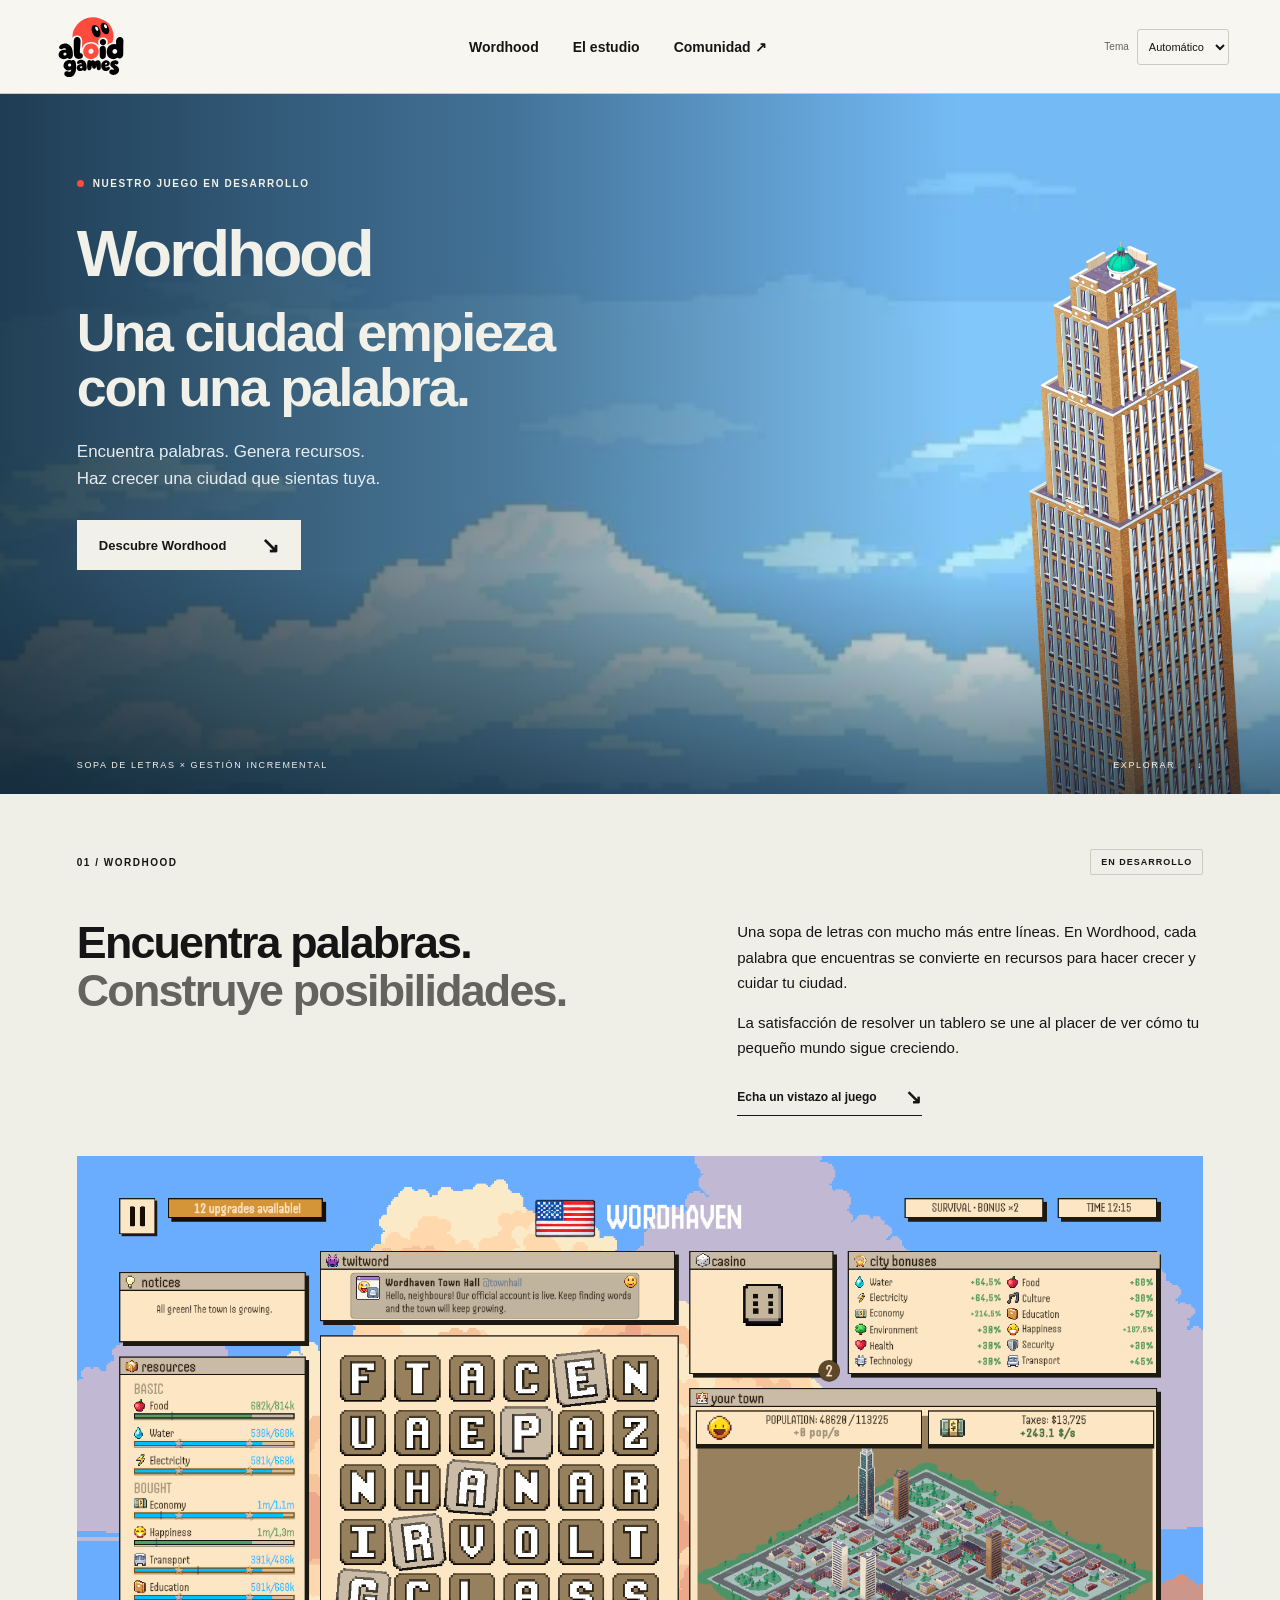
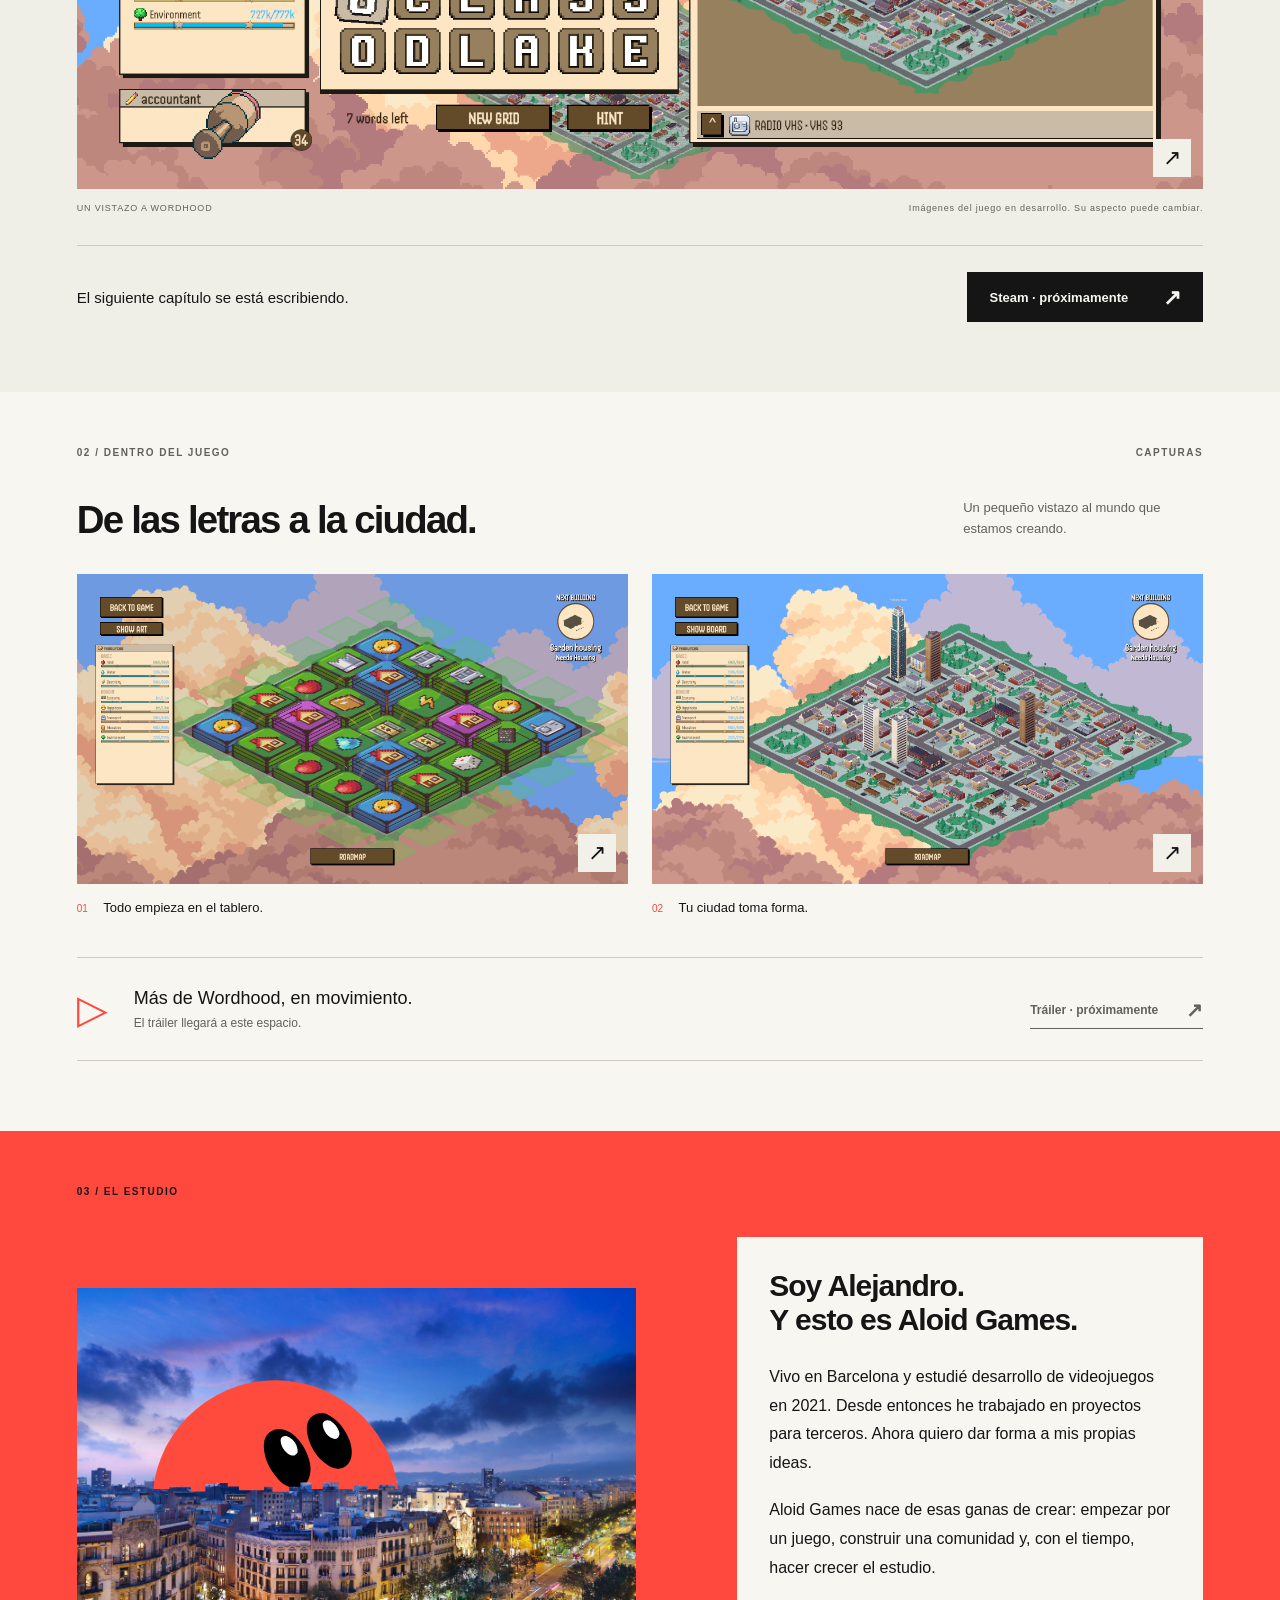
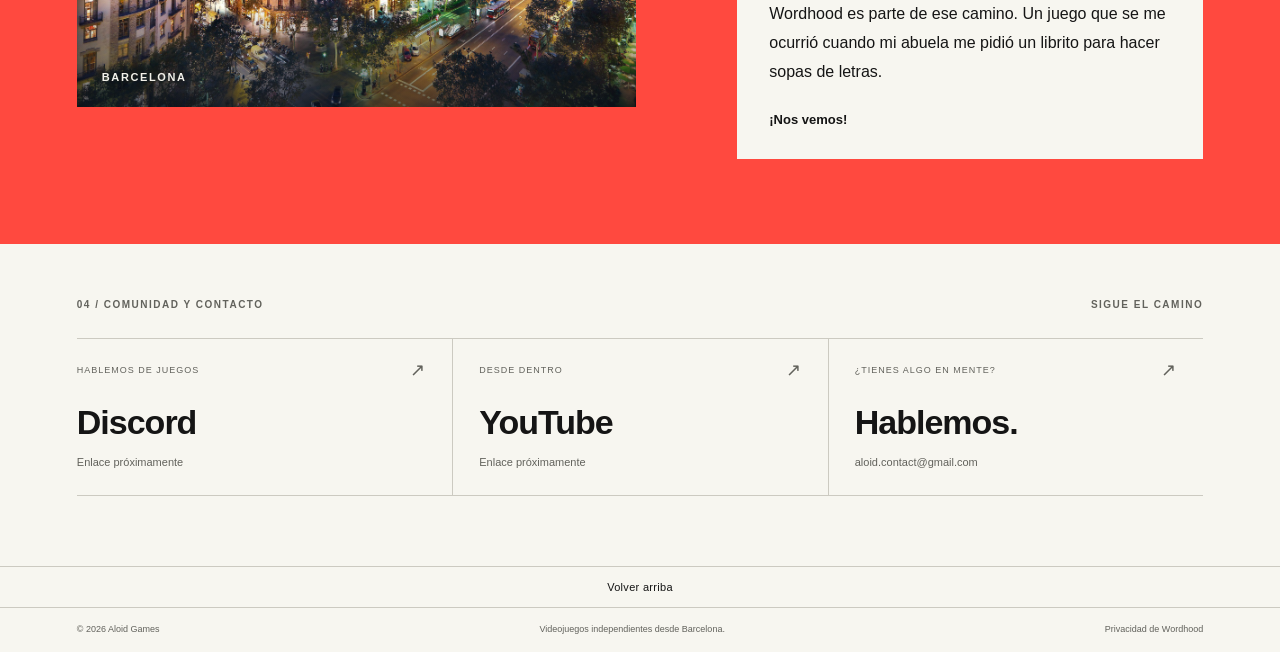
==== docs/index.html @ c1278c04 "Publica la web de Aloid Games con la política de privacidad de Wordhood Co-Authored-By: Claude Opus " ====
<!doctype html>
<html lang="es">
<head>
  <meta charset="utf-8">
  <meta name="viewport" content="width=device-width, initial-scale=1">
  <meta name="theme-color" content="#151515">
  <meta name="description" content="Aloid Games, estudio indie de Barcelona. Descubre Wordhood: encuentra palabras, genera recursos y haz crecer tu ciudad.">
  <meta property="og:title" content="Aloid Games — Juegos con algo propio">
  <meta property="og:description" content="Descubre Wordhood. Una ciudad empieza con una palabra.">
  <meta property="og:type" content="website">
  <title>Aloid Games — Wordhood</title>
  <link rel="icon" href="assets/aloid-color.svg" type="image/svg+xml">
  <script src="theme.js"></script>
  <link rel="stylesheet" href="styles.css">
  <link rel="stylesheet" href="themes.css">
  <script src="config.js" defer></script>
  <script src="main.js" defer></script>
</head>
<body id="top">
  <a class="skip" href="#contenido">Saltar al contenido</a>
  <header class="header">
    <a href="#inicio" class="brand" aria-label="Aloid Games, inicio"><img class="logo-on-dark" src="assets/aloid-white.svg" alt="Aloid Games" width="80" height="80"><img class="logo-on-light" src="assets/aloid-color.svg" alt="Aloid Games" width="80" height="80"></a>
    <nav aria-label="Navegación principal"><a href="#wordhood">Wordhood</a><a href="#estudio">El estudio</a><a href="#comunidad">Comunidad <span aria-hidden="true">↗</span></a></nav>
    <div class="header-tools"><label class="theme-control" for="theme-select"><span>Tema</span><select id="theme-select" aria-label="Tema de la web"><option value="auto">Automático</option><option value="light">Claro</option><option value="dark">Oscuro</option></select></label></div>
  </header>
  <main id="contenido">
    <section class="hero" id="inicio" aria-labelledby="hero-title">
      <img class="hero-art" src="assets/wordhood-hero.png" alt="Ilustración de Wordhood: un rascacielos entre nubes de pixel art" fetchpriority="high" width="3840" height="1240">
      <div class="hero-shade"></div>
      <div class="hero-content"><p class="eyebrow"><span class="dot"></span> NUESTRO JUEGO EN DESARROLLO</p><p class="game-name">Wordhood</p><h1 id="hero-title">Una ciudad empieza<br>con una palabra.</h1><p class="hero-description">Encuentra palabras. Genera recursos.<br>Haz crecer una ciudad que sientas tuya.</p><a class="button light" href="#wordhood">Descubre Wordhood <span aria-hidden="true">↘</span></a></div>
      <div class="hero-bottom"><span>SOPA DE LETRAS × GESTIÓN INCREMENTAL</span><a href="#wordhood" aria-label="Desplazarse a Wordhood">EXPLORAR <span aria-hidden="true">↓</span></a></div>
    </section>
    <section class="game-section section-pad" id="wordhood" aria-labelledby="game-title">
      <div class="section-label"><span>01 / WORDHOOD</span><span class="status">EN DESARROLLO</span></div>
      <div class="game-intro"><h2 id="game-title">Encuentra palabras.<br><span>Construye posibilidades.</span></h2><div><p>Una sopa de letras con mucho más entre líneas. En Wordhood, cada palabra que encuentras se convierte en recursos para hacer crecer y cuidar tu ciudad.</p><p>La satisfacción de resolver un tablero se une al placer de ver cómo tu pequeño mundo sigue creciendo.</p><a class="text-link" href="#capturas">Echa un vistazo al juego <span aria-hidden="true">↘</span></a></div></div>
      <figure class="gameplay"><button class="image-button" data-image="assets/wordhood-partida.png" data-caption="Una partida de Wordhood" aria-label="Ampliar captura de una partida de Wordhood"><img src="assets/wordhood-partida.png" alt="Captura de Wordhood: tablero de letras, recursos y una ciudad isométrica" loading="lazy" width="1920" height="1080"><span class="expand" aria-hidden="true">↗</span></button><figcaption><span>UN VISTAZO A WORDHOOD</span><span>Imágenes del juego en desarrollo. Su aspecto puede cambiar.</span></figcaption></figure>
      <div class="steam-row"><p>El siguiente capítulo se está escribiendo.</p><a class="button dark" data-link="steam" aria-disabled="true">Steam · próximamente <span aria-hidden="true">↗</span></a></div>
    </section>
    <section class="media-section section-pad" id="capturas" aria-labelledby="media-title"><div class="section-label"><span>02 / DENTRO DEL JUEGO</span><span>CAPTURAS</span></div><div class="media-heading"><h2 id="media-title">De las letras a la ciudad.</h2><p>Un pequeño vistazo al mundo que estamos creando.</p></div><div class="gallery"><figure><button class="image-button" data-image="assets/wordhood-tablero.png" data-caption="El tablero de Wordhood" aria-label="Ampliar captura del tablero"><img src="assets/wordhood-tablero.png" alt="Detalle del tablero de letras de Wordhood" width="1920" height="1080" loading="lazy"><span class="expand" aria-hidden="true">↗</span></button><figcaption><span>01</span> Todo empieza en el tablero.</figcaption></figure><figure><button class="image-button" data-image="assets/wordhood-ciudad.png" data-caption="La ciudad de Wordhood" aria-label="Ampliar captura de la ciudad"><img src="assets/wordhood-ciudad.png" alt="Vista de la ciudad en Wordhood" width="1920" height="1080" loading="lazy"><span class="expand" aria-hidden="true">↗</span></button><figcaption><span>02</span> Tu ciudad toma forma.</figcaption></figure></div><div class="trailer" id="trailer"><span class="play-symbol" aria-hidden="true">▷</span><div><h3>Más de Wordhood, en movimiento.</h3><p id="trailer-description">El tráiler llegará a este espacio.</p></div><a data-link="trailer" class="text-link" aria-disabled="true">Tráiler · próximamente <span aria-hidden="true">↗</span></a></div></section>
    <section class="about section-pad" id="estudio" aria-labelledby="studio-title"><div class="section-label"><span>03 / EL ESTUDIO</span></div><div class="about-grid"><figure class="studio-photo"><img class="barcelona-photo" src="assets/barcelona.jpg" alt="Barcelona al anochecer, con sus edificios y el paseo iluminado" width="2481" height="1861" loading="lazy"><img class="studio-mascot" src="assets/aloid-mascota.svg" alt="La mascota de Aloid Games asoma detrás de los tejados de Barcelona" width="512" height="512" loading="lazy"><img class="barcelona-foreground" src="assets/barcelona.jpg" alt="" aria-hidden="true" width="2481" height="1861" loading="lazy"><figcaption>BARCELONA </figcaption></figure><div class="about-copy"><h2 class="lead" id="studio-title">Soy Alejandro.<br>Y esto es Aloid Games.</h2><p>Vivo en Barcelona y estudié desarrollo de videojuegos en 2021. Desde entonces he trabajado en proyectos para terceros. Ahora quiero dar forma a mis propias ideas.</p><p>Aloid Games nace de esas ganas de crear: empezar por un juego, construir una comunidad y, con el tiempo, hacer crecer el estudio.</p><p>Wordhood es parte de ese camino. Un juego que se me ocurrió cuando mi abuela me pidió un librito para hacer sopas de letras.</p><span class="signature">¡Nos vemos!</span></div></div></section>
    <section class="community section-pad" id="comunidad" aria-labelledby="community-title"><div class="section-label"><span>04 / COMUNIDAD Y CONTACTO</span><span>SIGUE EL CAMINO</span></div><h2 id="community-title" class="visually-hidden">Comunidad y contacto</h2><div class="socials"><a data-link="discord" aria-disabled="true"><span class="social-top">HABLEMOS DE JUEGOS <span aria-hidden="true">↗</span></span><span class="social-name">Discord</span><span class="social-status">Enlace próximamente</span></a><a data-link="youtube" aria-disabled="true"><span class="social-top">DESDE DENTRO <span aria-hidden="true">↗</span></span><span class="social-name">YouTube</span><span class="social-status">Enlace próximamente</span></a><a data-link="email" aria-disabled="true"><span class="social-top">¿TIENES ALGO EN MENTE? <span aria-hidden="true">↗</span></span><span class="social-name">Hablemos.</span><span class="social-status">Contacto próximamente</span></a></div></section>
  </main>
  <footer><a class="back-to-top" href="#top">Volver arriba</a><div class="footer-bottom"><span>© <span id="year">2026</span> Aloid Games</span><span>Videojuegos independientes desde Barcelona.</span><a href="wordhood/privacy/">Privacidad de Wordhood</a></div></footer>
  <dialog id="lightbox" aria-labelledby="lightbox-caption"><div class="lightbox-top"><p id="lightbox-caption"></p><button class="close-modal" aria-label="Cerrar captura">Cerrar ×</button></div><img id="lightbox-image" alt=""></dialog>
</body>
</html>
---- docs/styles.css ----
:root{--ink:#151515;--paper:#f1f0e9;--red:#ff493f;--muted:#a6a6a1;--line:#d0d0c7}*{box-sizing:border-box}html{scroll-behavior:smooth;scroll-padding-top:90px}body{margin:0;background:var(--ink);color:var(--paper);font-family:Arial,Helvetica,sans-serif;-webkit-font-smoothing:antialiased}a{color:inherit;text-decoration:none}button{font:inherit}a,button{-webkit-tap-highlight-color:transparent}a:focus-visible,button:focus-visible{outline:3px solid var(--red);outline-offset:5px}img{display:block;max-width:100%}h1,h2,h3,p,figure{margin:0}button,a{touch-action:manipulation}.skip{position:fixed;left:20px;top:-100px;background:var(--paper);color:var(--ink);padding:12px;z-index:20}.skip:focus{top:10px}.header{height:94px;padding:0 4%;display:flex;align-items:center;justify-content:space-between;gap:24px;border-bottom:1px solid #333}.brand{display:flex;gap:10px;align-items:center;font-size:24px;font-weight:900;letter-spacing:-1px;line-height:1}.brand img{width:55px;height:55px;object-fit:contain}.brand-small{display:block;font-size:12px;letter-spacing:4px;margin-top:4px}.header nav{display:flex;gap:34px;font-size:14px;font-weight:700}.header nav a{padding:12px 0}.header nav a:hover{color:var(--red)}.header-note{font-size:9px;letter-spacing:1.3px;color:#aaa}.hero{height:min(700px,calc(100svh - 94px));min-height:570px;position:relative;overflow:hidden}.hero-art{height:100%;width:100%;object-fit:cover;object-position:75% center}.hero-shade{position:absolute;inset:0;background:linear-gradient(90deg,rgba(10,30,44,.8),rgba(10,30,44,.46) 40%,transparent 75%),linear-gradient(0deg,rgba(10,30,44,.6),transparent 32%)}.hero-content{position:absolute;top:12%;left:6%;right:6%}.eyebrow,.section-label{font-size:10px;letter-spacing:1.5px;font-weight:700}.eyebrow{display:flex;align-items:center;gap:9px}.dot{width:7px;height:7px;border-radius:50%;background:var(--red)}.game-name{font-size:clamp(42px,5vw,72px);font-weight:900;letter-spacing:-3px;margin-top:28px}.game-name span{font-size:13px;vertical-align:top;display:inline-block;margin:12px 0 0 5px}h1{font-size:clamp(35px,4.2vw,61px);letter-spacing:-2.2px;line-height:1.02;margin-top:14px;max-width:750px}.hero-description{font-size:17px;line-height:1.6;margin-top:23px;color:#e5edf0}.button{display:inline-flex;align-items:center;justify-content:space-between;gap:35px;min-height:50px;padding:15px 22px;font-size:13px;font-weight:700;transition:background .2s,transform .2s}.button:hover{transform:translateY(-2px)}.light{background:var(--paper);color:var(--ink);margin-top:28px}.light:hover{background:white}.button span{font-size:22px;line-height:15px}.hero-bottom{position:absolute;bottom:24px;left:6%;right:6%;display:flex;justify-content:space-between;font-size:9px;letter-spacing:1.6px}.hero-bottom a{display:flex;gap:22px}.studio-strip{display:flex;align-items:center;justify-content:space-between;gap:20px;padding:22px 6%;font-size:11px;font-weight:700;letter-spacing:1.4px;border-bottom:1px solid #373737}.strip-star{font-size:30px;line-height:1;color:var(--red)}.section-pad{padding:55px 6% 70px}.section-label{display:flex;justify-content:space-between;align-items:center;gap:16px}.game-section{background:var(--paper);color:var(--ink)}.status{font-size:9px;border:1px solid #aaa;padding:7px 10px;border-radius:2px;letter-spacing:1px}.game-intro{display:grid;grid-template-columns:1.2fr 1fr;gap:9%;margin:44px 0 40px}h2{font-size:clamp(31px,3.5vw,50px);letter-spacing:-1.8px;line-height:1.07}.game-intro h2 span{color:#6c6c64}.game-intro p{font-size:15px;line-height:1.7;margin-bottom:14px;max-width:480px}.text-link{font-weight:700;font-size:12px;display:inline-flex;gap:28px;align-items:center;border-bottom:1px solid currentColor;padding-bottom:6px;margin-top:10px}.text-link span{font-size:20px}.image-button{display:block;position:relative;background:transparent;border:0;padding:0;cursor:zoom-in;width:100%;overflow:hidden}.image-button img{width:100%;height:auto;transition:transform .45s}.image-button:hover img{transform:scale(1.015)}.expand{position:absolute;bottom:12px;right:12px;background:var(--paper);color:var(--ink);padding:6px 10px;font-size:22px}.gameplay{max-width:1300px;margin:auto}.gameplay figcaption{display:flex;justify-content:space-between;gap:16px;font-size:9px;letter-spacing:.8px;margin-top:14px;color:#63635e}.features{display:grid;grid-template-columns:repeat(3,1fr);gap:40px;margin:52px 0 40px}.features article{border-top:1px solid var(--line);padding-top:18px}.feature-number{font-size:11px;color:#6c6c64}.features h3{font-size:20px;letter-spacing:-.5px;margin:22px 0 12px}.features p{font-size:14px;line-height:1.65;max-width:310px;color:#60605a}.steam-row{border-top:1px solid var(--line);padding-top:26px;display:flex;align-items:center;justify-content:space-between;gap:20px}.steam-row p{font-size:15px}.dark{background:var(--ink);color:var(--paper)}[aria-disabled=true]{cursor:default}.button[aria-disabled=true]:hover{transform:none}.media-section .section-label{color:var(--muted)}.media-heading{display:flex;align-items:end;justify-content:space-between;gap:30px;margin:40px 0 34px}.media-heading h2{font-size:clamp(30px,3vw,44px)}.media-heading p{font-size:13px;line-height:1.6;color:var(--muted);max-width:240px}.gallery{display:grid;grid-template-columns:1fr 1fr;gap:24px}.gallery figcaption{font-size:13px;padding-top:16px}.gallery figcaption span{font-size:10px;color:var(--red);margin-right:12px}.trailer{border-top:1px solid #3e3e3b;border-bottom:1px solid #3e3e3b;display:flex;align-items:center;gap:26px;padding:28px 0;margin-top:42px}.play-symbol{font-size:40px;color:var(--red)}.trailer h3{font-size:18px;font-weight:500}.trailer p{font-size:12px;color:var(--muted);margin-top:7px}.trailer .text-link{margin-left:auto;color:var(--muted)}.about{background:var(--red);color:var(--ink);padding-bottom:85px}.about-grid{display:grid;grid-template-columns:1.2fr 1fr;gap:9%;margin-top:40px}.about-title img{width:105px;height:105px;margin-bottom:18px}.about h2{font-size:clamp(42px,5.4vw,78px);letter-spacing:-3px}.about-copy{padding-top:25px}.about-copy .lead{font-size:30px;font-weight:700;letter-spacing:-1px;line-height:1.15;margin-bottom:25px}.about-copy p{font-size:15px;line-height:1.7;margin-bottom:18px;max-width:480px}.signature{display:block;margin-top:32px;font-size:12px;font-weight:700}.community .section-label{color:var(--muted)}.community-heading{display:flex;justify-content:space-between;align-items:end;gap:30px;margin:44px 0}.community h2{font-size:clamp(50px,7.5vw,108px);letter-spacing:-4px;line-height:.98}.community h2 span{color:var(--red)}.community-heading p{font-size:15px;line-height:1.7;color:var(--muted);padding-bottom:5px}.socials{display:grid;grid-template-columns:repeat(3,1fr);border-top:1px solid #494945;border-bottom:1px solid #494945}.socials>a{padding:26px 26px 27px 0;display:flex;flex-direction:column;align-items:start}.socials>a+a{border-left:1px solid #494945;padding-left:26px}.social-top{font-size:9px;letter-spacing:1px;display:flex;justify-content:space-between;width:100%;gap:10px;color:var(--muted)}.social-top span{font-size:18px;line-height:10px}.social-name{font-size:34px;font-weight:700;letter-spacing:-1px;margin:28px 0 14px}.social-status{font-size:11px;color:var(--muted)}.socials a[href]:hover .social-name{color:var(--red)}footer{padding:10px 6% 25px}.footer-brand{display:flex;align-items:center;justify-content:space-between;font-size:clamp(52px,12vw,178px);font-weight:900;letter-spacing:-.065em;line-height:1.15;border-bottom:1px solid #494945;padding-bottom:25px}.footer-brand>span{color:var(--red);font-weight:400;font-size:.7em}.footer-bottom{display:flex;justify-content:space-between;gap:20px;padding-top:24px;font-size:10px;color:var(--muted)}dialog{width:min(1250px,94vw);max-height:94svh;padding:20px;border:1px solid #555;background:var(--ink);color:var(--paper)}dialog::backdrop{background:#000d}dialog img{width:100%;max-height:78svh;object-fit:contain}.lightbox-top{display:flex;justify-content:space-between;gap:20px;align-items:center;margin-bottom:16px;font-size:13px}.close-modal{border:1px solid #666;padding:9px 14px;color:var(--paper);background:none;cursor:pointer}body.modal-open{overflow:hidden}@media(min-width:1600px){.section-pad{padding-left:max(6%,calc((100% - 1400px)/2));padding-right:max(6%,calc((100% - 1400px)/2))}}@media(max-width:900px){.header-note{display:none}.hero-art{object-position:77% center}.hero-shade{background:linear-gradient(90deg,#102e48c9,#102e4870 60%,#102e4820),linear-gradient(0deg,#102e4890,transparent 40%)}.game-intro,.about-grid{gap:6%}.media-heading{align-items:start;flex-direction:column;gap:14px}.media-heading p{max-width:none}.features{gap:20px}.features h3{font-size:18px}.community-heading{align-items:start;flex-direction:column}.studio-strip{font-size:9px}}@media(max-width:600px){html{scroll-padding-top:20px}.header{height:80px;padding:0 5%;gap:12px}.brand{font-size:19px;gap:5px}.brand img{width:40px;height:40px}.brand-small{font-size:9px;letter-spacing:3px}.header nav{gap:16px;font-size:11px}.header nav a span{display:none}.hero{height:640px;min-height:0}.hero-content{top:10%;left:6%}.hero-art{object-position:80% center}.game-name{font-size:50px;margin-top:34px}h1{font-size:40px;letter-spacing:-1.7px;margin-top:20px}.hero-description{font-size:15px;margin-top:24px}.hero-bottom{font-size:8px;letter-spacing:.7px;gap:12px}.hero-bottom a{gap:10px}.eyebrow{font-size:8px;letter-spacing:1.1px}.studio-strip{flex-wrap:wrap;gap:12px;padding-top:19px;padding-bottom:19px}.studio-strip>span:last-child{display:none}.strip-star{font-size:25px}.section-pad{padding:36px 6% 45px}.section-label{font-size:8px;letter-spacing:1px}.game-intro{grid-template-columns:1fr;gap:24px;margin-top:30px}.game-intro h2{font-size:35px}.game-intro p{font-size:14px}.gameplay figcaption{flex-direction:column;gap:7px;font-size:8px;line-height:1.5}.features{grid-template-columns:1fr;gap:25px;margin-top:35px}.features article{display:grid;grid-template-columns:30px 1fr;column-gap:8px}.features h3{margin:0 0 8px}.feature-number{padding-top:4px}.features p{grid-column:2;max-width:none}.steam-row{align-items:start;flex-direction:column}.gallery{grid-template-columns:1fr;gap:28px}.trailer{flex-wrap:wrap;gap:15px}.trailer h3{font-size:16px}.trailer .text-link{margin-left:45px}.play-symbol{font-size:30px}.about-grid{grid-template-columns:1fr;gap:20px;margin-top:24px}.about-title img{width:85px;height:85px}.about h2{font-size:52px;letter-spacing:-2.5px}.about-copy{padding-top:10px}.about-copy .lead{font-size:27px}.about-copy p{font-size:14px}.community h2{font-size:63px;letter-spacing:-3px}.community-heading{margin-top:32px;gap:23px}.community-heading p{font-size:14px}.socials{grid-template-columns:1fr}.socials>a,.socials>a+a{border-left:0;padding:22px 0}.socials>a+a{border-top:1px solid #494945}.social-name{margin:15px 0 10px;font-size:32px}.footer-brand{font-size:13vw;padding-bottom:22px}.footer-bottom{flex-wrap:wrap;gap:16px;line-height:1.6}.footer-bottom>span:nth-child(2){order:3;width:100%}.footer-bottom>a{margin-left:auto}dialog{padding:12px}}@media(prefers-reduced-motion:reduce){html{scroll-behavior:auto}*,*:before,*:after{transition:none!important}}

/* La versión blanca conserva el logotipo completo sobre el fondo oscuro. */
.header .brand img{width:80px;height:80px}@media(max-width:600px){.header .brand img{width:64px;height:64px}}

/* Revisión visual: fotografía del estudio y cierre compacto. */
.studio-photo{position:relative;overflow:hidden;min-height:460px;background:#582622;isolation:isolate}
.studio-photo .barcelona-photo{width:100%;height:100%;position:absolute;inset:0;object-fit:cover;object-position:52% 76%;filter:grayscale(1) contrast(1.15)}
.photo-tint{position:absolute;inset:0;background:linear-gradient(155deg,rgba(255,73,63,.3),rgba(122,20,14,.25) 55%,rgba(21,21,21,.7));mix-blend-mode:multiply}
.studio-photo:after{content:"";position:absolute;inset:0;background:linear-gradient(0deg,#151515a6,transparent 40%);pointer-events:none}
.studio-photo .studio-mascot{position:absolute;width:42%;height:auto;left:9%;top:13%;z-index:1;transform:rotate(-10deg);filter:drop-shadow(0 12px 0 #15151533)}
.studio-photo figcaption{position:absolute;left:25px;right:25px;bottom:24px;display:flex;justify-content:space-between;gap:15px;color:var(--paper);z-index:2;font-size:11px;letter-spacing:1.6px;font-weight:700}
.studio-photo figcaption span{font-size:8px;align-self:center;letter-spacing:1px}
.about-grid{align-items:stretch}.about-copy .lead{margin:0 0 25px;line-height:1.15}
.visually-hidden{position:absolute;width:1px;height:1px;margin:-1px;padding:0;overflow:hidden;clip-path:inset(50%);white-space:nowrap;border:0}
.community .socials{margin-top:28px}.steam-row{margin-top:32px}
footer{padding:0 0 18px}.back-to-top{display:flex;width:100%;height:42px;align-items:center;justify-content:center;border-top:1px solid #494945;border-bottom:1px solid #494945;font-size:11px;font-weight:500;letter-spacing:.3px}.back-to-top:hover{background:#222;color:var(--red)}
footer .footer-bottom{padding:16px 6% 0;font-size:9px}
@media(max-width:600px){.studio-photo{min-height:350px}.studio-photo figcaption{left:18px;right:18px;font-size:10px}.studio-photo figcaption span{max-width:120px;text-align:right;line-height:1.5}.about-copy{padding-top:12px}.back-to-top{height:40px}.footer-bottom>span:nth-child(2){width:auto;order:initial}footer .footer-bottom{font-size:8px;gap:10px}}

.studio-photo .barcelona-photo{transform:scale(1.5);transform-origin:center bottom}

/* La mascota queda entre el cielo y los edificios, con la foto original en color. */
.studio-photo{min-height:0;aspect-ratio:2481/1861;align-self:center}
.studio-photo .barcelona-photo,.studio-photo .barcelona-foreground{position:absolute;inset:0;width:100%;height:100%;object-fit:fill;object-position:center;transform:none;filter:none}
.studio-photo .studio-mascot{left:17%;top:12%;width:47%;height:auto;z-index:1;transform:rotate(-6deg);filter:none}
.studio-photo .barcelona-foreground{z-index:2;clip-path:polygon(0 45.5%,2.6% 45.5%,2.6% 43.4%,4.5% 43%,6.2% 43.5%,6.2% 47.3%,9.5% 47.3%,9.8% 45.4%,10.3% 47.4%,12% 47.4%,12% 46.3%,13.5% 46.3%,13.5% 47.9%,16.5% 47.9%,16.5% 47.4%,20.4% 47.4%,20.4% 48.5%,23% 48.5%,23% 46.8%,25% 46.8%,25% 46.5%,27% 46.5%,27% 47.3%,29% 47.3%,29% 48.2%,33.5% 48.2%,33.5% 47.4%,35% 47.4%,35% 48.6%,38% 48.6%,38% 47.4%,40% 47.4%,40% 46.4%,42% 46.4%,42% 47.9%,44% 47.9%,44% 46.4%,46.8% 46.4%,46.8% 48%,49.6% 48%,49.6% 47%,52% 47%,52% 48%,54% 48%,54% 46.9%,57% 46.9%,57% 47.9%,60.8% 47.9%,60.8% 46.2%,63% 46.2%,63% 47.2%,65.5% 47.2%,65.5% 46.5%,68% 46.5%,68% 48.7%,72.3% 48.7%,72.3% 43.3%,74.5% 43.3%,74.5% 48.2%,80% 48.2%,80% 47.1%,82% 47.1%,82% 48.4%,86% 48.4%,86% 47%,88% 47%,88% 47.9%,92% 47.9%,92% 46.2%,94% 46.2%,94% 47.5%,97% 47.5%,97% 46%,100% 46%,100% 100%,0 100%)}
.studio-photo:after{z-index:3;background:linear-gradient(0deg,#101724a6,transparent 24%)}
.studio-photo figcaption{z-index:4}
@media(max-width:600px){.studio-photo{min-height:0;aspect-ratio:2481/1861}}

/* Ajuste de encuadre: más cielo y ojos por encima de los tejados. */
.studio-photo .studio-mascot{left:12%;top:20%}
---- docs/themes.css ----
/* El primer acceso sigue el navegador; la elección manual tiene prioridad. */
/* Barra de desplazamiento con los colores del estudio en ambos temas. */
html{scrollbar-color:#ff493f var(--page-bg);scrollbar-width:auto}
::-webkit-scrollbar{width:12px;height:12px}
::-webkit-scrollbar-track{background:var(--page-bg)}
::-webkit-scrollbar-thumb{background:#ff493f;border:3px solid var(--page-bg);border-radius:12px}
::-webkit-scrollbar-thumb:hover{background:#dc3028}
::-webkit-scrollbar-corner{background:var(--page-bg)}
@media(forced-colors:active){html{scrollbar-color:auto}}
.header nav a{position:relative;display:inline-block;transition:color .2s ease,transform .2s ease}
.header nav a::after{content:"";position:absolute;left:0;right:0;bottom:4px;height:2px;background:var(--red);transform:scaleX(0);transform-origin:left;transition:transform .24s ease}
.header nav a span{display:inline-block;transition:transform .24s ease}
@media(hover:hover){.header nav a:hover{color:var(--red);transform:translateY(-2px)}.header nav a:hover::after{transform:scaleX(1)}.header nav a:hover span{transform:translate(2px,-2px)}}
.header nav a:focus-visible::after{transform:scaleX(1)}
@media(prefers-reduced-motion:reduce){.header nav a,.header nav a::after,.header nav a span{transition:none}.header nav a:hover,.header nav a:hover span{transform:none}}
:root{--page-bg:#f7f6f0;--page-fg:#151515;--section-bg:#efeee7;--theme-border:#cccac1;--muted:#62625c;--soft-text:#64645e;--hover-bg:#e9e7de;color-scheme:light}
:root[data-theme=dark]{--page-bg:#151515;--page-fg:#f1f0e9;--section-bg:#20201e;--theme-border:#464640;--muted:#aaa99f;--soft-text:#b7b6ac;--hover-bg:#252523;color-scheme:dark}
body{background:var(--page-bg);color:var(--page-fg)}
.header{border-color:var(--theme-border)}
.header-tools{display:flex;gap:22px;align-items:center}.header-note{color:var(--muted)}
.theme-control{display:flex;align-items:center;gap:8px;font-size:10px;color:var(--muted)}
.theme-control select{font:inherit;font-size:11px;color:var(--page-fg);background:var(--page-bg);border:1px solid var(--theme-border);border-radius:3px;padding:9px 7px;min-height:36px;cursor:pointer;max-width:115px}
.theme-control select:focus-visible{outline:2px solid var(--red);outline-offset:3px}
.header .logo-on-dark{display:none}.header .logo-on-light{display:block}
[data-theme=dark] .header .logo-on-dark{display:block}[data-theme=dark] .header .logo-on-light{display:none}
.hero{color:#f1f0e9}.hero .dot{background:#ff493f}
.game-section{background:var(--section-bg);color:var(--page-fg)}
.game-intro h2 span{color:var(--soft-text)}.gameplay figcaption{color:var(--muted)}.status{border-color:var(--theme-border)}
.steam-row{border-color:var(--theme-border)}.game-section .dark{background:var(--page-fg);color:var(--page-bg)}
.media-section,.community{background:var(--page-bg);color:var(--page-fg)}
.trailer,.socials,.socials>a+a,.back-to-top{border-color:var(--theme-border)}
.back-to-top:hover{background:var(--hover-bg);color:var(--page-fg)}
dialog{background:var(--page-bg);color:var(--page-fg);border-color:var(--theme-border)}.close-modal{color:var(--page-fg);border-color:var(--theme-border)}
.about{color:#151515}.about .section-label{color:#151515}
.about .about-copy{background:var(--page-bg);color:var(--page-fg);padding:32px;align-self:center}
.about .about-copy p{font-size:16px;line-height:1.8;max-width:52ch}
.about .about-copy .lead{color:var(--page-fg);line-height:1.15}
.about .signature{font-size:13px;margin-top:25px}
@media(max-width:600px){.about .about-copy{padding:24px}.about .about-copy p{font-size:16px;line-height:1.75}}
@media(max-width:1000px){.header-tools .header-note{display:none}}
@media(max-width:600px){.header{gap:8px;padding:0 4%}.header nav{gap:12px;font-size:10px}.header .brand img{width:53px;height:60px}.header-tools{gap:0}.theme-control>span{display:none}.theme-control select{font-size:10px;padding:7px 4px;max-width:95px}.header nav a{white-space:nowrap}}
@media(max-width:380px){.header{height:110px;flex-wrap:wrap;align-content:center;row-gap:0}.header .brand img{width:48px;height:54px}.header-tools{margin-left:auto;order:1}.header nav{order:2;width:100%;justify-content:center;gap:26px}}
@media(prefers-color-scheme:dark){:root:not([data-theme]){--page-bg:#151515;--page-fg:#f1f0e9;--section-bg:#20201e;--theme-border:#464640;--muted:#aaa99f;--soft-text:#b7b6ac;--hover-bg:#252523;color-scheme:dark}:root:not([data-theme]) .header .logo-on-dark{display:block}:root:not([data-theme]) .header .logo-on-light{display:none}}
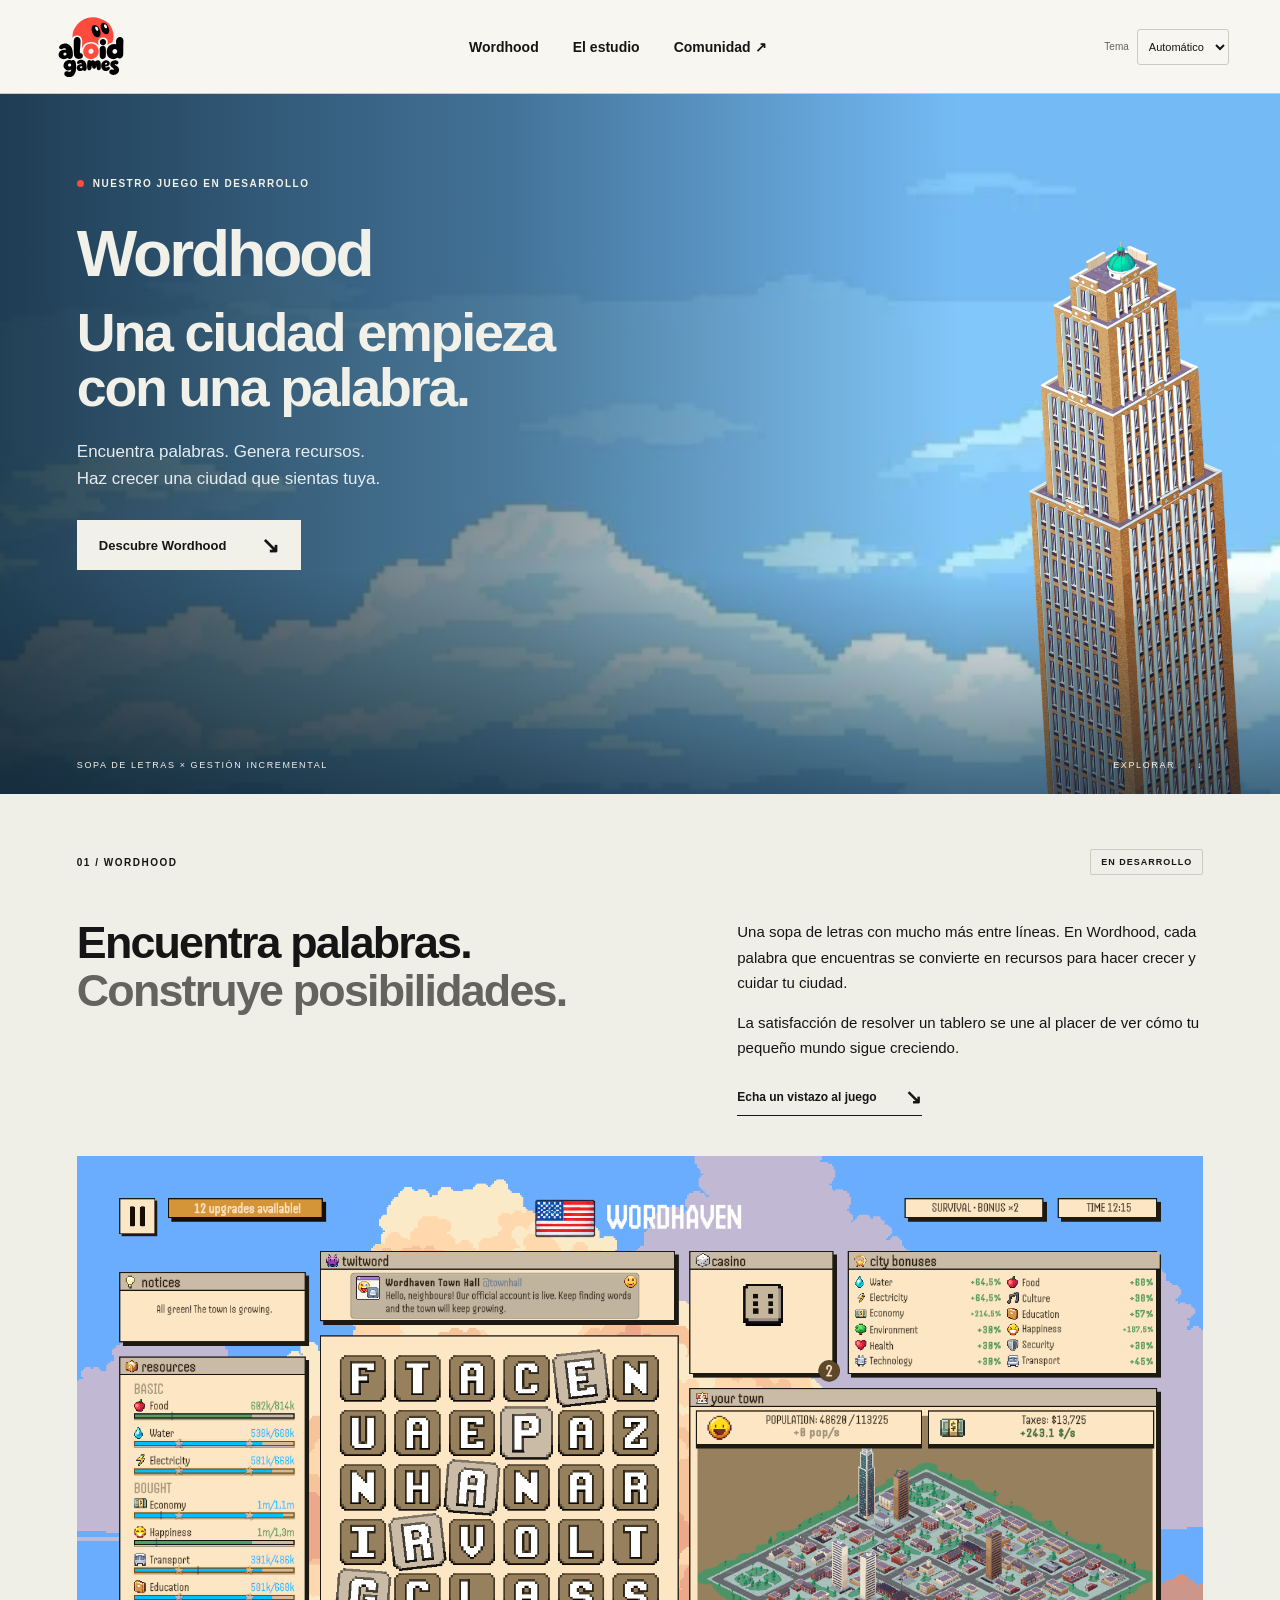
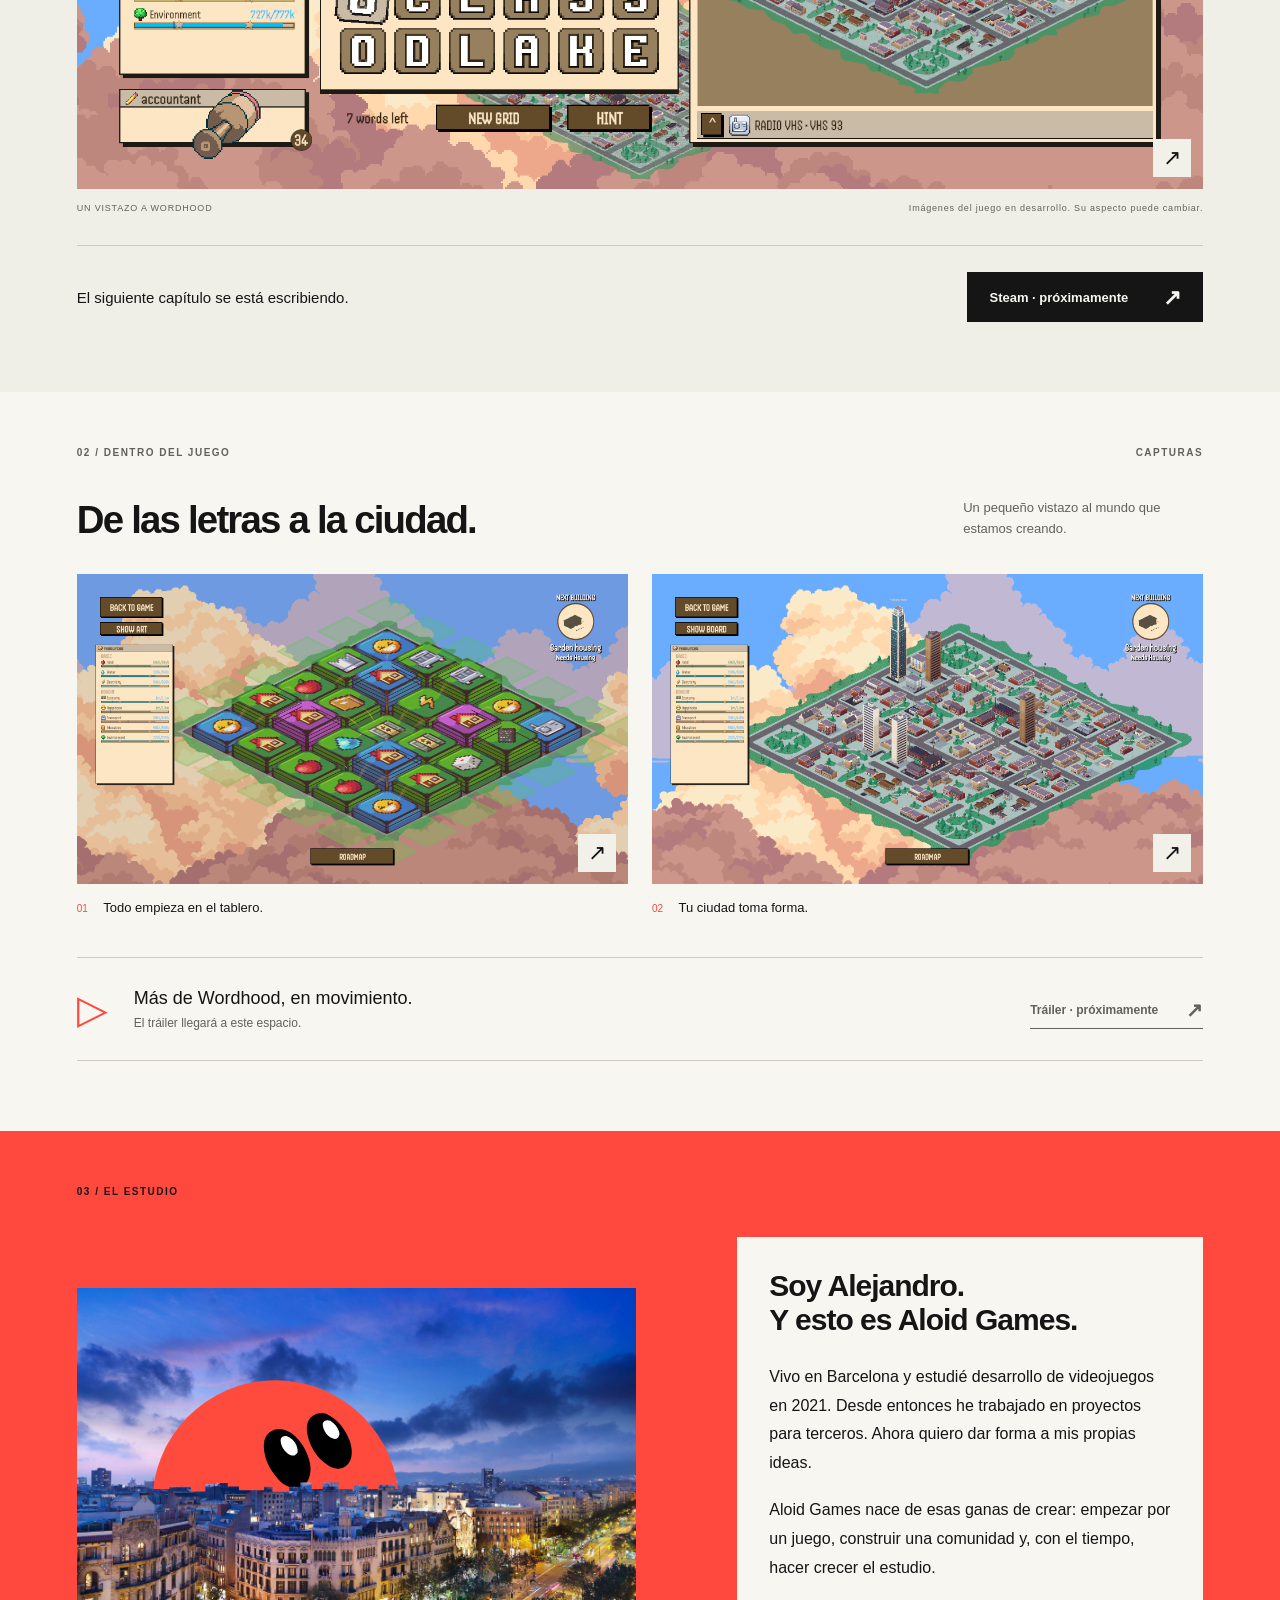
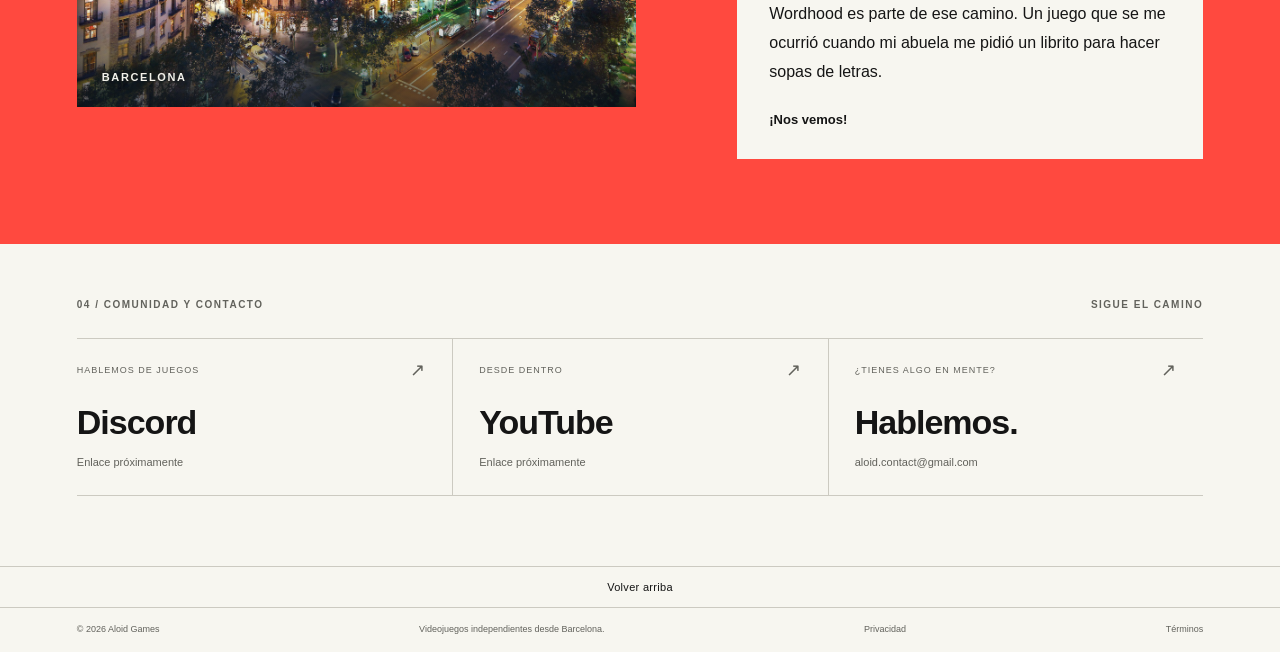
==== commit f21dd39f: "Añade los términos del servicio de Wordhood y los enlaza en el pie Co-Authored-By: Claude Opus 5.5 <" ====
--- a/docs/index.html
+++ b/docs/index.html
@@ -40,7 +40,7 @@
     <section class="about section-pad" id="estudio" aria-labelledby="studio-title"><div class="section-label"><span>03 / EL ESTUDIO</span></div><div class="about-grid"><figure class="studio-photo"><img class="barcelona-photo" src="assets/barcelona.jpg" alt="Barcelona al anochecer, con sus edificios y el paseo iluminado" width="2481" height="1861" loading="lazy"><img class="studio-mascot" src="assets/aloid-mascota.svg" alt="La mascota de Aloid Games asoma detrás de los tejados de Barcelona" width="512" height="512" loading="lazy"><img class="barcelona-foreground" src="assets/barcelona.jpg" alt="" aria-hidden="true" width="2481" height="1861" loading="lazy"><figcaption>BARCELONA </figcaption></figure><div class="about-copy"><h2 class="lead" id="studio-title">Soy Alejandro.<br>Y esto es Aloid Games.</h2><p>Vivo en Barcelona y estudié desarrollo de videojuegos en 2021. Desde entonces he trabajado en proyectos para terceros. Ahora quiero dar forma a mis propias ideas.</p><p>Aloid Games nace de esas ganas de crear: empezar por un juego, construir una comunidad y, con el tiempo, hacer crecer el estudio.</p><p>Wordhood es parte de ese camino. Un juego que se me ocurrió cuando mi abuela me pidió un librito para hacer sopas de letras.</p><span class="signature">¡Nos vemos!</span></div></div></section>
     <section class="community section-pad" id="comunidad" aria-labelledby="community-title"><div class="section-label"><span>04 / COMUNIDAD Y CONTACTO</span><span>SIGUE EL CAMINO</span></div><h2 id="community-title" class="visually-hidden">Comunidad y contacto</h2><div class="socials"><a data-link="discord" aria-disabled="true"><span class="social-top">HABLEMOS DE JUEGOS <span aria-hidden="true">↗</span></span><span class="social-name">Discord</span><span class="social-status">Enlace próximamente</span></a><a data-link="youtube" aria-disabled="true"><span class="social-top">DESDE DENTRO <span aria-hidden="true">↗</span></span><span class="social-name">YouTube</span><span class="social-status">Enlace próximamente</span></a><a data-link="email" aria-disabled="true"><span class="social-top">¿TIENES ALGO EN MENTE? <span aria-hidden="true">↗</span></span><span class="social-name">Hablemos.</span><span class="social-status">Contacto próximamente</span></a></div></section>
   </main>
-  <footer><a class="back-to-top" href="#top">Volver arriba</a><div class="footer-bottom"><span>© <span id="year">2026</span> Aloid Games</span><span>Videojuegos independientes desde Barcelona.</span><a href="wordhood/privacy/">Privacidad de Wordhood</a></div></footer>
+  <footer><a class="back-to-top" href="#top">Volver arriba</a><div class="footer-bottom"><span>© <span id="year">2026</span> Aloid Games</span><span>Videojuegos independientes desde Barcelona.</span><a href="wordhood/privacy/">Privacidad</a><a href="wordhood/terms/">Términos</a></div></footer>
   <dialog id="lightbox" aria-labelledby="lightbox-caption"><div class="lightbox-top"><p id="lightbox-caption"></p><button class="close-modal" aria-label="Cerrar captura">Cerrar ×</button></div><img id="lightbox-image" alt=""></dialog>
 </body>
 </html>
